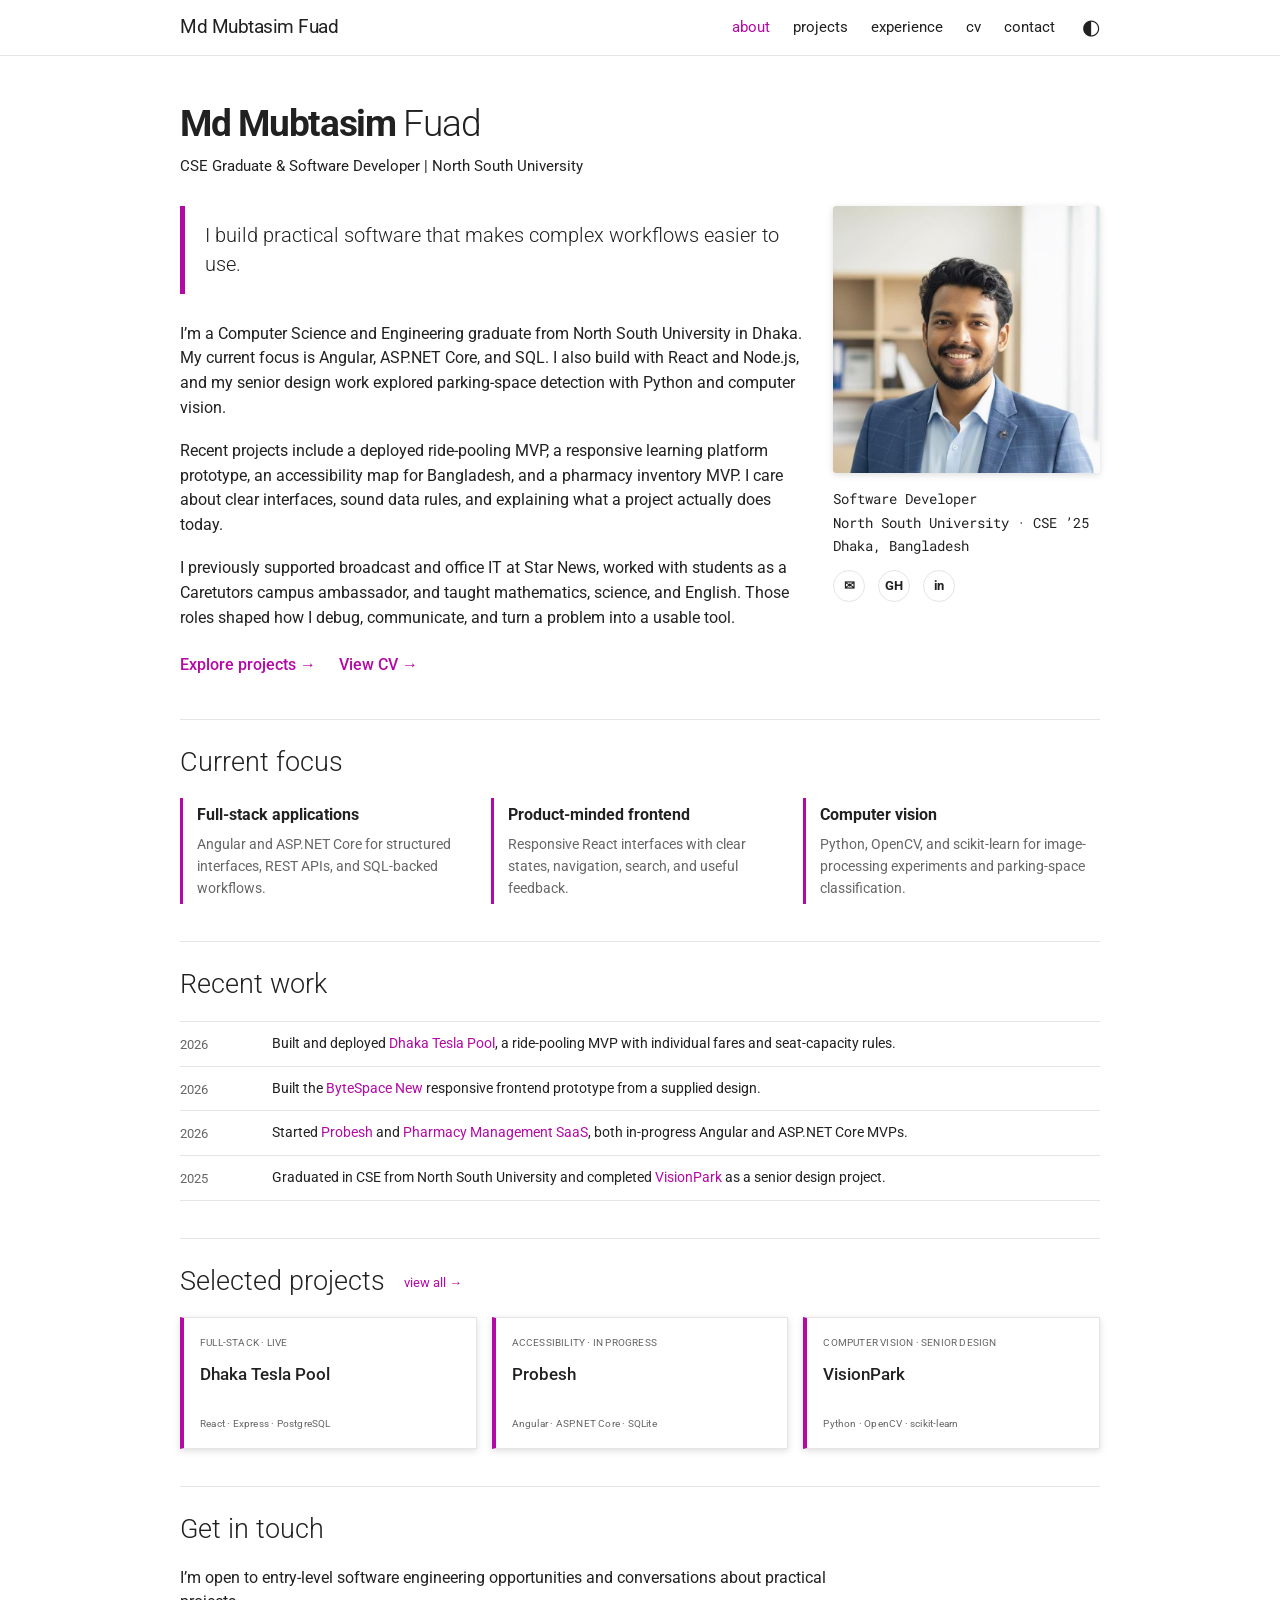
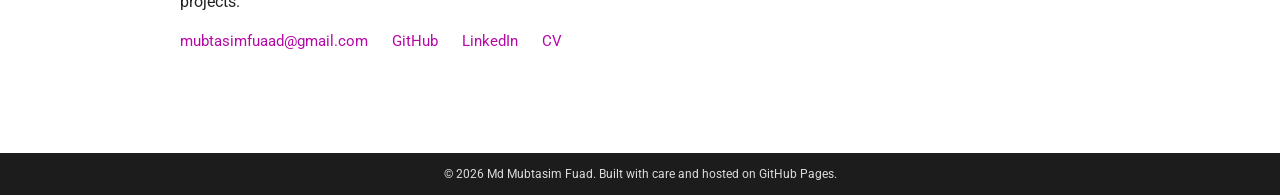
==== index.html @ dd527c22 "Remove strong tag from site name link" ====
<!doctype html>
<html lang="en">
<head>
  <meta charset="utf-8"><meta name="viewport" content="width=device-width, initial-scale=1"><meta name="theme-color" content="#ffffff">
  <meta name="description" content="Md Mubtasim Fuad — CSE graduate and software developer in Dhaka. Full-stack and computer vision projects.">
  <title>Md Mubtasim Fuad | Software Developer</title>
  <link rel="icon" href="assets/favicon/favicon.svg" type="image/svg+xml">
  <link rel="stylesheet" href="assets/css/style.css?v=academic-2"><script src="assets/js/main.js?v=academic-1" defer></script>
</head>
<body>
  <a class="skip-link" href="#content">Skip to content</a>
  <header class="site-header"><div class="nav-inner">
    <a class="site-name" href="index.html">Md Mubtasim Fuad</a>
    <button class="menu-toggle" type="button" aria-controls="main-nav" aria-expanded="false" aria-label="Open navigation">☰</button>
    <nav id="main-nav" class="main-nav" aria-label="Main navigation"><a class="active" aria-current="page" href="index.html">about</a><a href="projects.html">projects</a><a href="experience.html">experience</a><a href="cv.html">cv</a><a href="#contact">contact</a><button class="theme-toggle" type="button" aria-label="Switch color theme" title="Switch color theme">◐</button></nav>
  </div></header>
  <main id="content" class="page">
    <header class="page-title"><h1>Md Mubtasim <span>Fuad</span></h1><p>CSE Graduate &amp; Software Developer | North South University</p></header>
    <section class="intro-grid" aria-label="Introduction">
      <div class="intro-copy">
        <blockquote>I build practical software that makes complex workflows easier to use.</blockquote>
        <p>I’m a Computer Science and Engineering graduate from North South University in Dhaka. My current focus is Angular, ASP.NET Core, and SQL. I also build with React and Node.js, and my senior design work explored parking-space detection with Python and computer vision.</p>
        <p>Recent projects include a deployed ride-pooling MVP, a responsive learning platform prototype, an accessibility map for Bangladesh, and a pharmacy inventory MVP. I care about clear interfaces, sound data rules, and explaining what a project actually does today.</p>
        <p>I previously supported broadcast and office IT at Star News, worked with students as a Caretutors campus ambassador, and taught mathematics, science, and English. Those roles shaped how I debug, communicate, and turn a problem into a usable tool.</p>
        <div class="intro-links"><a href="projects.html">Explore projects →</a><a href="cv.html">View CV →</a></div>
      </div>
      <aside class="profile-card" aria-label="Profile"><img src="assets/WhatsApp%20Image%202025-12-11%20at%204.23.28%20PM.jpeg" alt="Portrait of Md Mubtasim Fuad" width="701" height="960"><div class="profile-meta">Software Developer<br>North South University · CSE ’25<br>Dhaka, Bangladesh</div><div class="profile-social"><a href="mailto:mubtasimfuaad@gmail.com" aria-label="Email">✉</a><a href="https://github.com/mubtasim-fuad" target="_blank" rel="noopener noreferrer" aria-label="GitHub">GH</a><a href="https://www.linkedin.com/in/mubtasimfuaad/" target="_blank" rel="noopener noreferrer" aria-label="LinkedIn">in</a></div></aside>
    </section>
    <section class="home-section" id="background" aria-labelledby="focus-title"><h2 id="focus-title">Current focus</h2><div class="focus-grid"><div><h3>Full-stack applications</h3><p>Angular and ASP.NET Core for structured interfaces, REST APIs, and SQL-backed workflows.</p></div><div><h3>Product-minded frontend</h3><p>Responsive React interfaces with clear states, navigation, search, and useful feedback.</p></div><div><h3>Computer vision</h3><p>Python, OpenCV, and scikit-learn for image-processing experiments and parking-space classification.</p></div></div></section>
    <section class="home-section" aria-labelledby="recent-title"><h2 id="recent-title">Recent work</h2><div class="news-list">
      <div><time datetime="2026">2026</time><p>Built and deployed <a href="https://github.com/mubtasim-fuad/dhaka-tesla-pool" target="_blank" rel="noopener noreferrer">Dhaka Tesla Pool</a>, a ride-pooling MVP with individual fares and seat-capacity rules.</p></div>
      <div><time datetime="2026">2026</time><p>Built the <a href="https://github.com/mubtasim-fuad/bytespace-new" target="_blank" rel="noopener noreferrer">ByteSpace New</a> responsive frontend prototype from a supplied design.</p></div>
      <div><time datetime="2026">2026</time><p>Started <a href="https://github.com/mubtasim-fuad/probesh" target="_blank" rel="noopener noreferrer">Probesh</a> and <a href="https://github.com/mubtasim-fuad/pharmacy-management-saas" target="_blank" rel="noopener noreferrer">Pharmacy Management SaaS</a>, both in-progress Angular and ASP.NET Core MVPs.</p></div>
      <div><time datetime="2025">2025</time><p>Graduated in CSE from North South University and completed <a href="https://github.com/mubtasim-fuad/VisionPark-Real-Time-Empty-Spot-Identification" target="_blank" rel="noopener noreferrer">VisionPark</a> as a senior design project.</p></div>
    </div></section>
    <section class="home-section" aria-labelledby="selected-title"><h2 id="selected-title">Selected projects <a class="section-more" href="projects.html">view all →</a></h2><div class="compact-projects">
      <a href="https://github.com/mubtasim-fuad/dhaka-tesla-pool" target="_blank" rel="noopener noreferrer"><span>FULL-STACK · LIVE</span><strong>Dhaka Tesla Pool</strong><small>React · Express · PostgreSQL</small></a>
      <a href="https://github.com/mubtasim-fuad/probesh" target="_blank" rel="noopener noreferrer"><span>ACCESSIBILITY · IN PROGRESS</span><strong>Probesh</strong><small>Angular · ASP.NET Core · SQLite</small></a>
      <a href="https://github.com/mubtasim-fuad/VisionPark-Real-Time-Empty-Spot-Identification" target="_blank" rel="noopener noreferrer"><span>COMPUTER VISION · SENIOR DESIGN</span><strong>VisionPark</strong><small>Python · OpenCV · scikit-learn</small></a>
    </div></section>
    <section class="home-section contact-section" id="contact" aria-labelledby="contact-title"><h2 id="contact-title">Get in touch</h2><p>I’m open to entry-level software engineering opportunities and conversations about practical projects.</p><div class="contact-row"><a href="mailto:mubtasimfuaad@gmail.com">mubtasimfuaad@gmail.com</a><a href="https://github.com/mubtasim-fuad" target="_blank" rel="noopener noreferrer">GitHub</a><a href="https://www.linkedin.com/in/mubtasimfuaad/" target="_blank" rel="noopener noreferrer">LinkedIn</a><a href="cv.html">CV</a></div></section>
  </main>
  <footer class="site-footer">© 2026 Md Mubtasim Fuad. Built with care and hosted on GitHub Pages.</footer>
</body>
</html>
---- assets/css/style.css ----
@import url('https://fonts.googleapis.com/css2?family=Roboto:wght@300;400;500;700&family=Roboto+Mono:wght@400;500&display=swap');
:root{--background:#fff;--surface:#fff;--text:#212121;--muted:#666;--line:#e5e5e5;--accent:#b509a6;--blue:#4285ef;--footer:#1c1c1c;--shadow:0 2px 7px #0002}
html[data-theme="dark"]{--background:#171a1d;--surface:#202429;--text:#f1f1f1;--muted:#bdc1c5;--line:#3b4147;--accent:#e273cf;--blue:#78a7ff;--footer:#0c0d0e;--shadow:0 2px 10px #0008}
*{box-sizing:border-box}html{scroll-behavior:smooth;scroll-padding-top:75px}body{margin:0;background:var(--background);color:var(--text);font:16px/1.52 Roboto,Arial,sans-serif;min-height:100vh;display:flex;flex-direction:column}a{color:var(--accent);text-decoration:none}a:hover{text-decoration:underline}button{font:inherit}.skip-link{position:absolute;top:-60px;left:12px;background:var(--surface);padding:8px;z-index:100}.skip-link:focus{top:10px}
.site-header{height:56px;border-bottom:1px solid var(--line);position:sticky;top:0;background:var(--background);z-index:20}.nav-inner{max-width:920px;height:100%;margin:auto;display:flex;align-items:center;justify-content:space-between;gap:30px}.site-name{white-space:nowrap;color:var(--text);font-size:19px;letter-spacing:-.025em}.site-name strong{font-weight:700}.site-name:hover{text-decoration:none;color:var(--accent)}.main-nav{display:flex;align-items:center;gap:23px}.main-nav>a{color:var(--text);font-size:15px}.main-nav>a.active,.main-nav>a:hover{color:var(--accent);text-decoration:none}.theme-toggle,.menu-toggle{border:0;background:transparent;color:var(--text);cursor:pointer}.theme-toggle{font-size:21px;padding:0 0 0 4px}.theme-toggle:hover{color:var(--accent)}.menu-toggle{display:none}
.page{width:min(920px,calc(100% - 40px));margin:0 auto;flex:1;padding:46px 0 100px}.page-title{margin-bottom:29px}.page-title h1{font-size:37px;line-height:1.18;letter-spacing:-.035em;margin:0 0 9px;font-weight:700}.page-title h1 span{font-weight:300}.page-title p{margin:0;font-size:15px}.intro-grid{display:grid;grid-template-columns:minmax(0,1fr) 267px;gap:28px;align-items:start}.intro-copy blockquote{border-left:5px solid var(--accent);margin:0 0 28px;padding:15px 0 15px 20px;font-size:20px;line-height:1.43;font-weight:300}.intro-copy p{margin:0 0 18px;line-height:1.55}.intro-links{display:flex;gap:23px;margin:23px 0 4px;font-weight:500}.profile-card img{display:block;width:100%;height:267px;object-fit:cover;object-position:center 27%;filter:none;border-radius:3px;box-shadow:var(--shadow)}.profile-meta{font:14px/1.65 'Roboto Mono',monospace;margin:14px 0 5px}.profile-social{display:flex;gap:13px;margin-top:13px}.profile-social a{border:1px solid var(--line);display:inline-flex;align-items:center;justify-content:center;width:32px;height:32px;border-radius:50%;font-size:13px;font-weight:700;color:var(--text)}.profile-social a:hover{color:var(--accent);border-color:var(--accent);text-decoration:none}
.home-section{border-top:1px solid var(--line);margin-top:37px;padding-top:26px}.home-section h2{font-size:27px;font-weight:300;line-height:1.2;margin:0 0 20px}.focus-grid{display:grid;grid-template-columns:repeat(3,1fr);gap:14px}.focus-grid>div{border-left:3px solid var(--accent);padding:5px 14px;background:var(--surface)}.focus-grid h3{font-size:16px;margin:0 0 7px}.focus-grid p{font-size:14px;color:var(--muted);line-height:1.55;margin:0}.news-list{border-top:1px solid var(--line)}.news-list>div{display:grid;grid-template-columns:82px 1fr;gap:10px;border-bottom:1px solid var(--line);padding:11px 0}.news-list time{font-size:13px;color:var(--muted);padding-top:2px;white-space:nowrap}.news-list p{margin:0;font-size:14px}.section-more{font-size:13px;font-weight:400;vertical-align:middle;margin-left:12px}.compact-projects{display:grid;grid-template-columns:repeat(3,1fr);gap:15px}.compact-projects a{border:1px solid var(--line);border-left:4px solid var(--accent);box-shadow:var(--shadow);padding:17px 16px;color:var(--text);min-height:132px;display:flex;flex-direction:column;transition:transform .2s,box-shadow .2s}.compact-projects a:hover{text-decoration:none;transform:translateY(-2px);box-shadow:0 4px 12px #0003}.compact-projects span,.compact-projects small{font-size:10px;color:var(--muted);letter-spacing:.02em}.compact-projects strong{font-size:17px;font-weight:500;margin:12px 0 8px}.compact-projects small{margin-top:auto}.contact-section>p{max-width:700px}.contact-row{display:flex;flex-wrap:wrap;gap:12px 24px;font-size:15px}.site-footer{margin-top:auto;background:var(--footer);color:#ddd;text-align:center;padding:12px 18px;font-size:12px}
.subpage{padding-top:44px}.subpage-title{margin-bottom:34px}.subpage-title h1{font-size:38px;font-weight:300;letter-spacing:-.04em;margin:0 0 4px}.subpage-title p{margin:0;color:var(--muted);font-size:14px}.project-section{margin-bottom:48px}.project-section h2,.experience-section h2{font-size:29px;font-weight:300;margin:0 0 17px;padding-bottom:8px;border-bottom:1px solid var(--line)}.project-grid{display:grid;grid-template-columns:repeat(2,minmax(0,1fr));gap:20px 28px}.project-card{border:1px solid var(--line);border-left:4px solid var(--accent);box-shadow:var(--shadow);background:var(--surface);padding:21px 22px 19px;display:flex;flex-direction:column;min-height:267px}.card-label{color:var(--muted);font-size:11px;letter-spacing:.045em;text-transform:uppercase}.project-card h3{font-size:21px;font-weight:400;color:var(--accent);margin:6px 0}.project-card h3 span{font-size:.8em}.project-meta{color:var(--muted);font-size:12px;margin:0 0 14px}.project-card>p:not(.project-meta){color:var(--muted);font-size:14px;line-height:1.55;margin:0 0 17px}.project-buttons{display:flex;flex-wrap:wrap;gap:10px;margin-top:auto}.project-buttons a{font-size:11px;border:1px solid var(--blue);color:var(--blue);min-width:84px;padding:6px 11px;text-align:center;box-shadow:var(--shadow)}.project-buttons a:nth-child(2){border-color:var(--accent);color:var(--accent)}.project-buttons a:hover{background:var(--blue);color:#fff;text-decoration:none}.project-buttons a:nth-child(2):hover{background:var(--accent)}.section-note{color:var(--muted);font-size:14px}.coursework-list{border-top:1px solid var(--line)}.coursework-list>div{display:grid;grid-template-columns:230px 1fr;gap:20px;border-bottom:1px solid var(--line);padding:13px 0;font-size:14px}.coursework-list span{color:var(--muted)}.repo-archive{font-size:14px;border-top:1px solid var(--line);padding-top:18px}
.experience-section{margin-bottom:44px}.experience-entry{display:grid;grid-template-columns:160px 1fr;gap:25px;padding:19px 0;border-bottom:1px solid var(--line)}.entry-date{color:var(--muted);font-size:13px;padding-top:3px}.experience-entry h3{font-size:18px;font-weight:500;margin:0 0 2px}.entry-org{color:var(--accent);margin:0 0 8px;font-size:14px}.experience-entry p:not(.entry-org){font-size:14px;color:var(--muted);margin:0;line-height:1.6}
.cv-actions{display:flex;gap:25px;flex-wrap:wrap;margin:30px 0}.cv-button{border-radius:7px;padding:12px 20px;min-width:155px;text-align:center;font-weight:700;font-size:12px;box-shadow:var(--shadow)}.cv-button:hover{text-decoration:none;filter:brightness(.92)}.cv-button.blue{background:#4285ef;color:white}.cv-button.magenta{background:#cc4bbd;color:#212121;border:2px solid var(--accent)}.cv-preview{height:1050px;border:1px solid var(--line);border-radius:5px;overflow:hidden;background:#333;box-shadow:var(--shadow)}.cv-preview object{width:100%;height:100%;display:block}.cv-help{font-size:13px;color:var(--muted)}
@media(max-width:960px){.nav-inner{padding:0 20px}}@media(max-width:690px){.site-header{height:56px}.nav-inner{gap:12px}.site-name{font-size:17px}.menu-toggle{display:block;font-size:23px}.main-nav{position:absolute;top:56px;left:0;right:0;display:none;flex-direction:column;align-items:stretch;gap:0;background:var(--background);border-bottom:1px solid var(--line);padding:8px 20px 16px;box-shadow:var(--shadow)}.main-nav.open{display:flex}.main-nav>a{padding:10px 0;border-bottom:1px solid var(--line)}.theme-toggle{align-self:flex-start;padding:8px 0}.page{width:min(100% - 32px,920px);padding-top:35px}.page-title h1{font-size:33px}.intro-grid{grid-template-columns:1fr}.profile-card{display:grid;grid-template-columns:120px 1fr;gap:0 15px;align-items:start}.profile-card img{grid-row:1/3;height:138px}.profile-meta{margin:0}.profile-social{margin:5px 0}.focus-grid,.compact-projects,.project-grid{grid-template-columns:1fr}.compact-projects a{min-height:100px}.project-card{min-height:230px}.coursework-list>div,.experience-entry{grid-template-columns:1fr;gap:5px}.cv-preview{height:660px}}
@media(prefers-reduced-motion:reduce){html{scroll-behavior:auto}*{transition:none!important}}
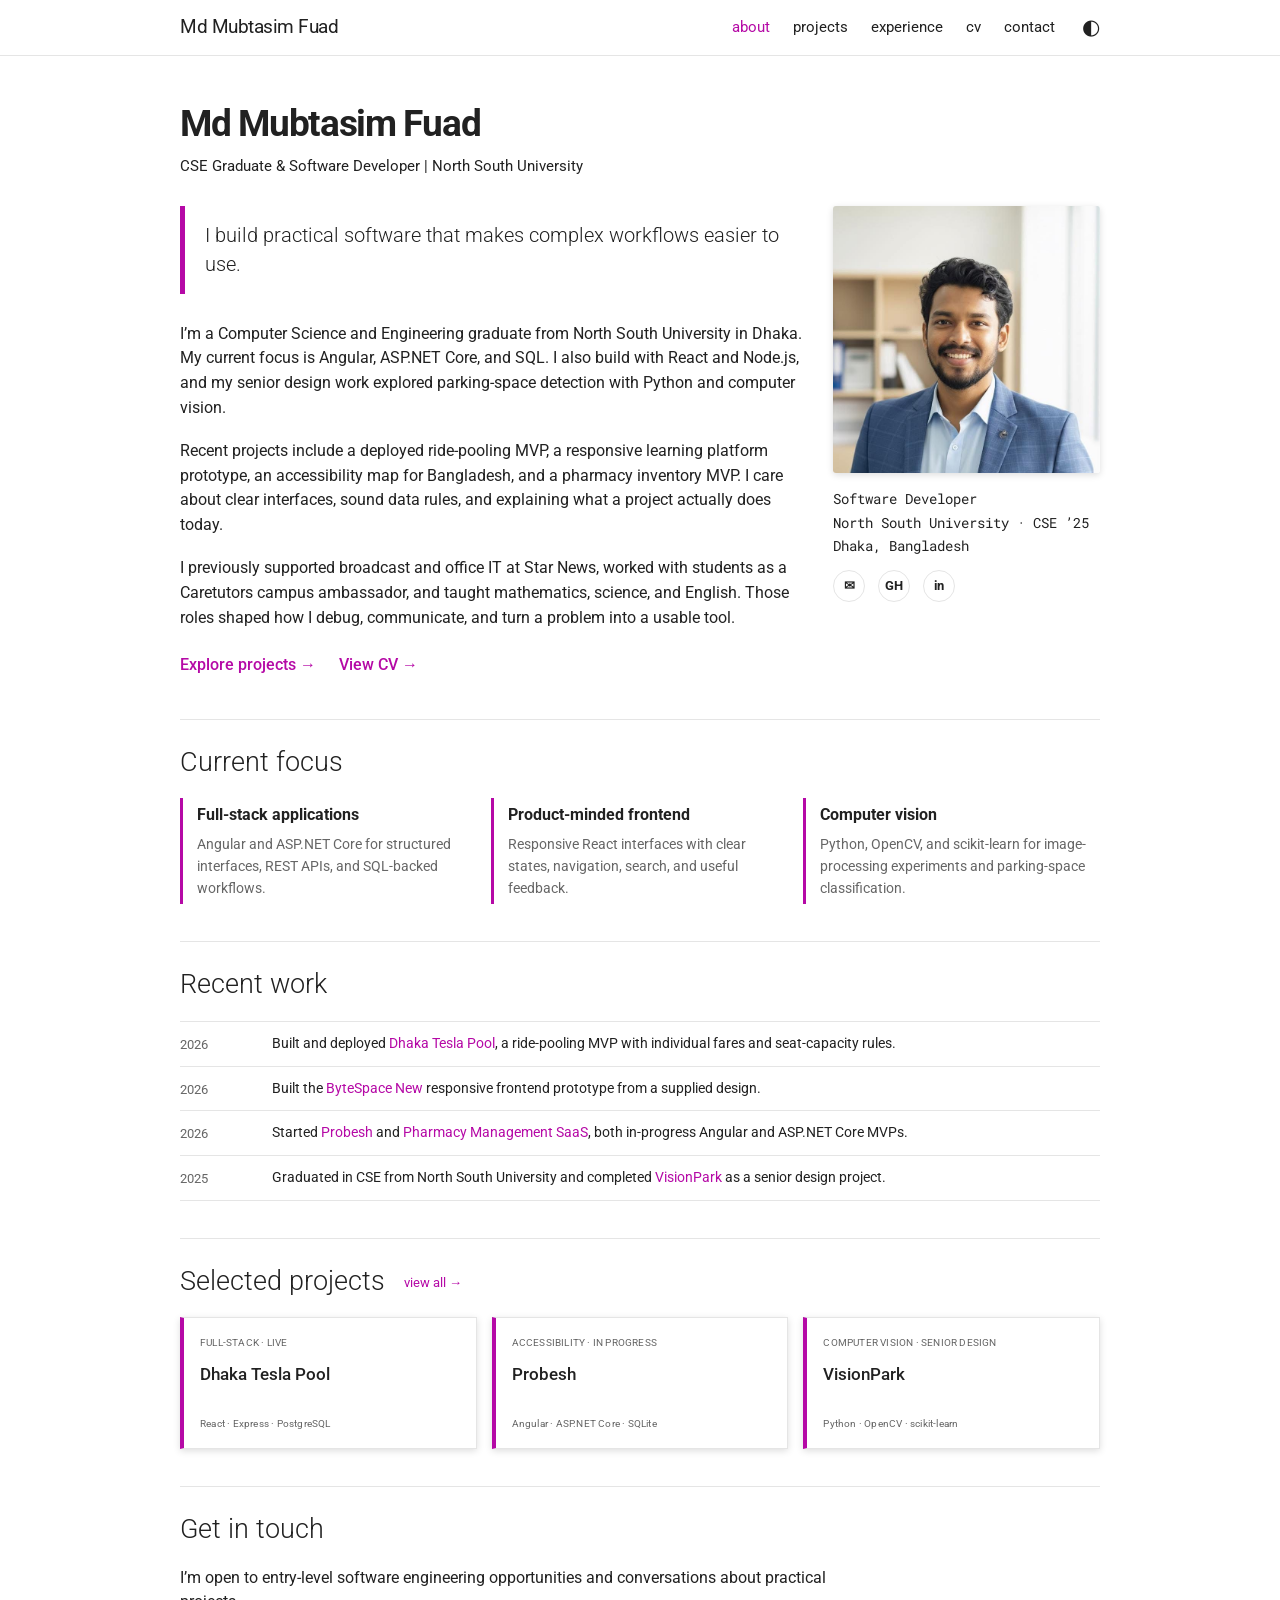
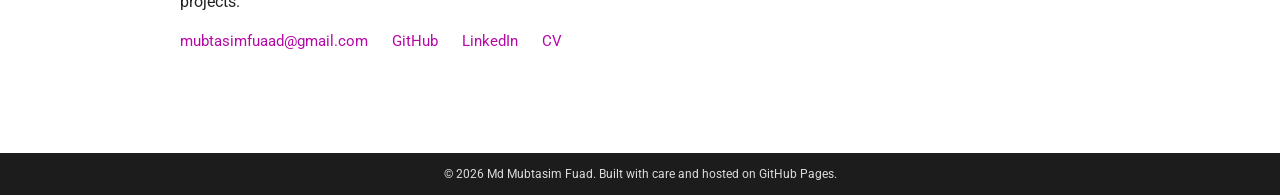
==== commit a00126fb: "Remove span from page title in index.html" ====
--- a/index.html
+++ b/index.html
@@ -15,7 +15,7 @@
     <nav id="main-nav" class="main-nav" aria-label="Main navigation"><a class="active" aria-current="page" href="index.html">about</a><a href="projects.html">projects</a><a href="experience.html">experience</a><a href="cv.html">cv</a><a href="#contact">contact</a><button class="theme-toggle" type="button" aria-label="Switch color theme" title="Switch color theme">◐</button></nav>
   </div></header>
   <main id="content" class="page">
-    <header class="page-title"><h1>Md Mubtasim <span>Fuad</span></h1><p>CSE Graduate &amp; Software Developer | North South University</p></header>
+    <header class="page-title"><h1>Md Mubtasim Fuad</h1><p>CSE Graduate &amp; Software Developer | North South University</p></header>
     <section class="intro-grid" aria-label="Introduction">
       <div class="intro-copy">
         <blockquote>I build practical software that makes complex workflows easier to use.</blockquote>
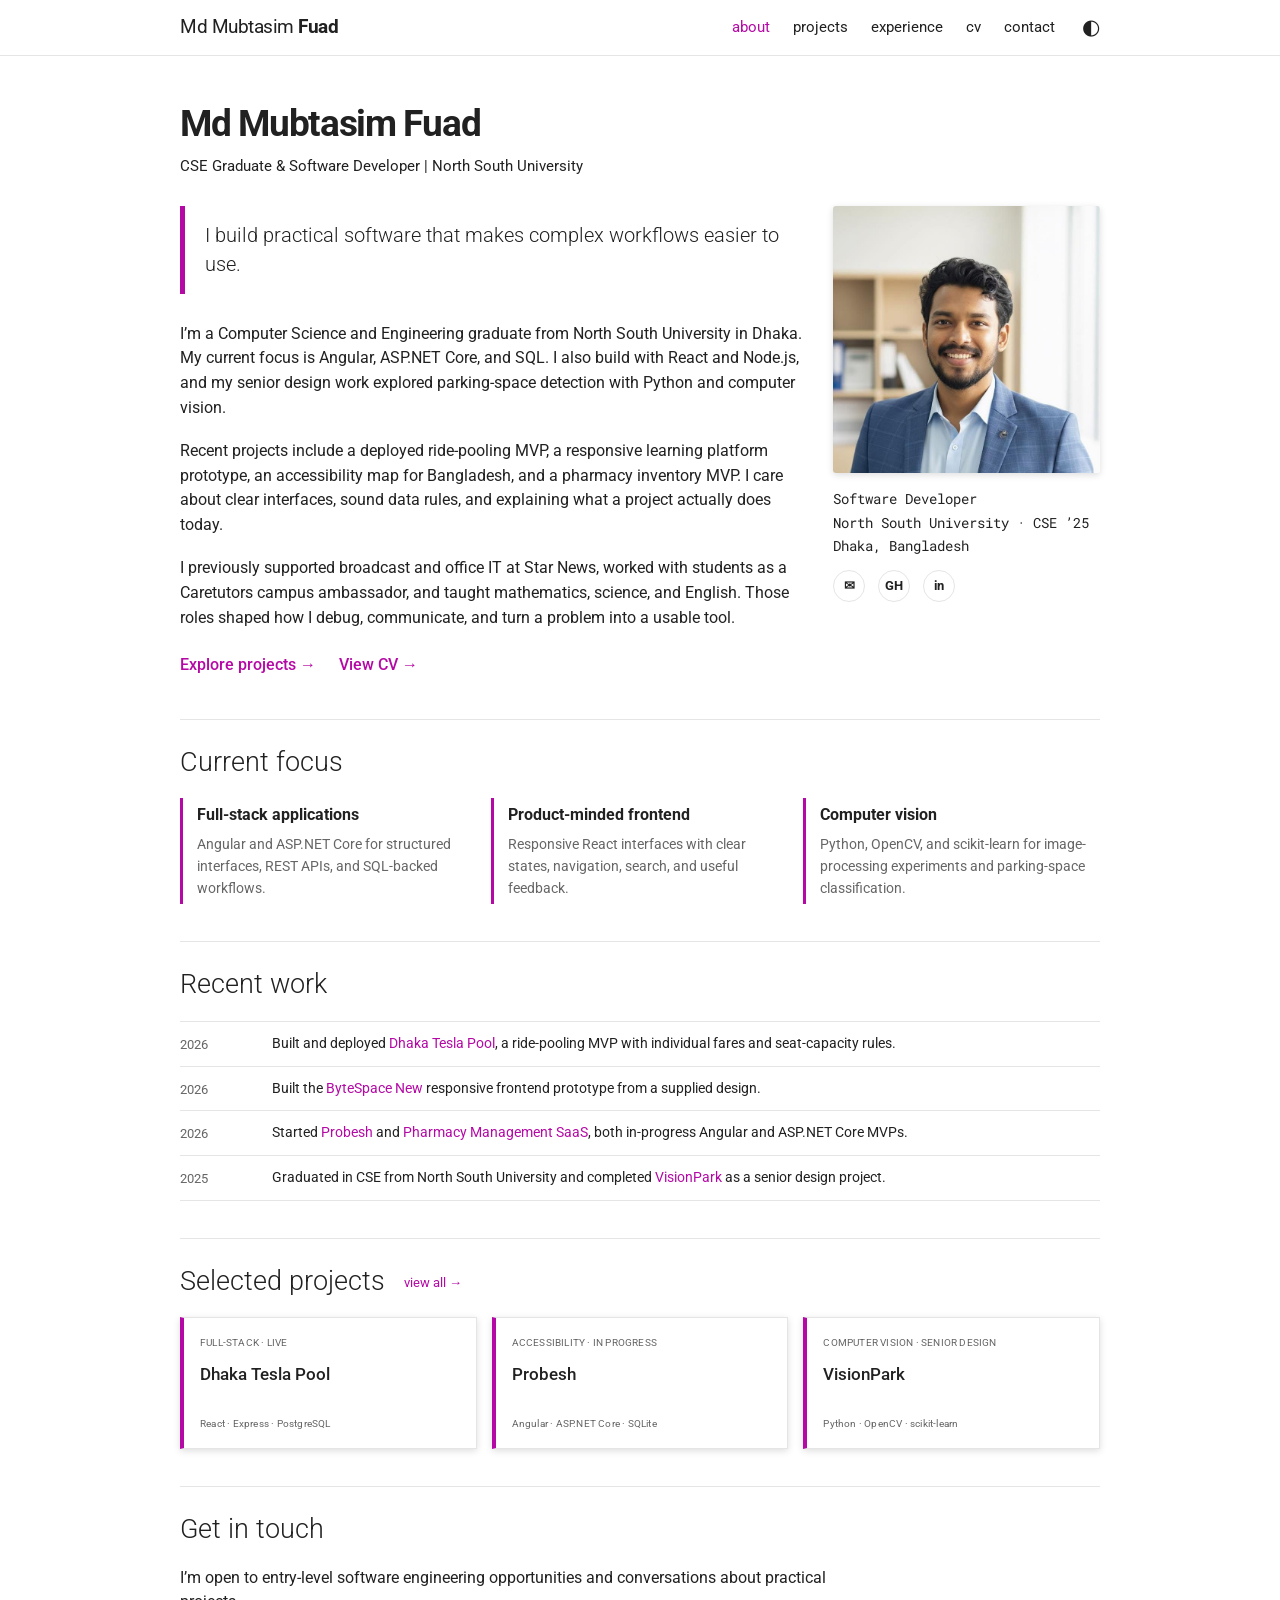
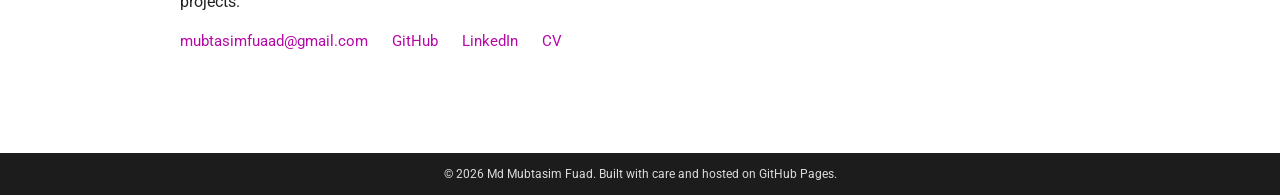
==== commit 452f9be9: "Enhance site name with strong tag for emphasis" ====
--- a/index.html
+++ b/index.html
@@ -10,7 +10,7 @@
 <body>
   <a class="skip-link" href="#content">Skip to content</a>
   <header class="site-header"><div class="nav-inner">
-    <a class="site-name" href="index.html">Md Mubtasim Fuad</a>
+    <a class="site-name" href="index.html">Md Mubtasim <strong>Fuad</strong></a>
     <button class="menu-toggle" type="button" aria-controls="main-nav" aria-expanded="false" aria-label="Open navigation">☰</button>
     <nav id="main-nav" class="main-nav" aria-label="Main navigation"><a class="active" aria-current="page" href="index.html">about</a><a href="projects.html">projects</a><a href="experience.html">experience</a><a href="cv.html">cv</a><a href="#contact">contact</a><button class="theme-toggle" type="button" aria-label="Switch color theme" title="Switch color theme">◐</button></nav>
   </div></header>
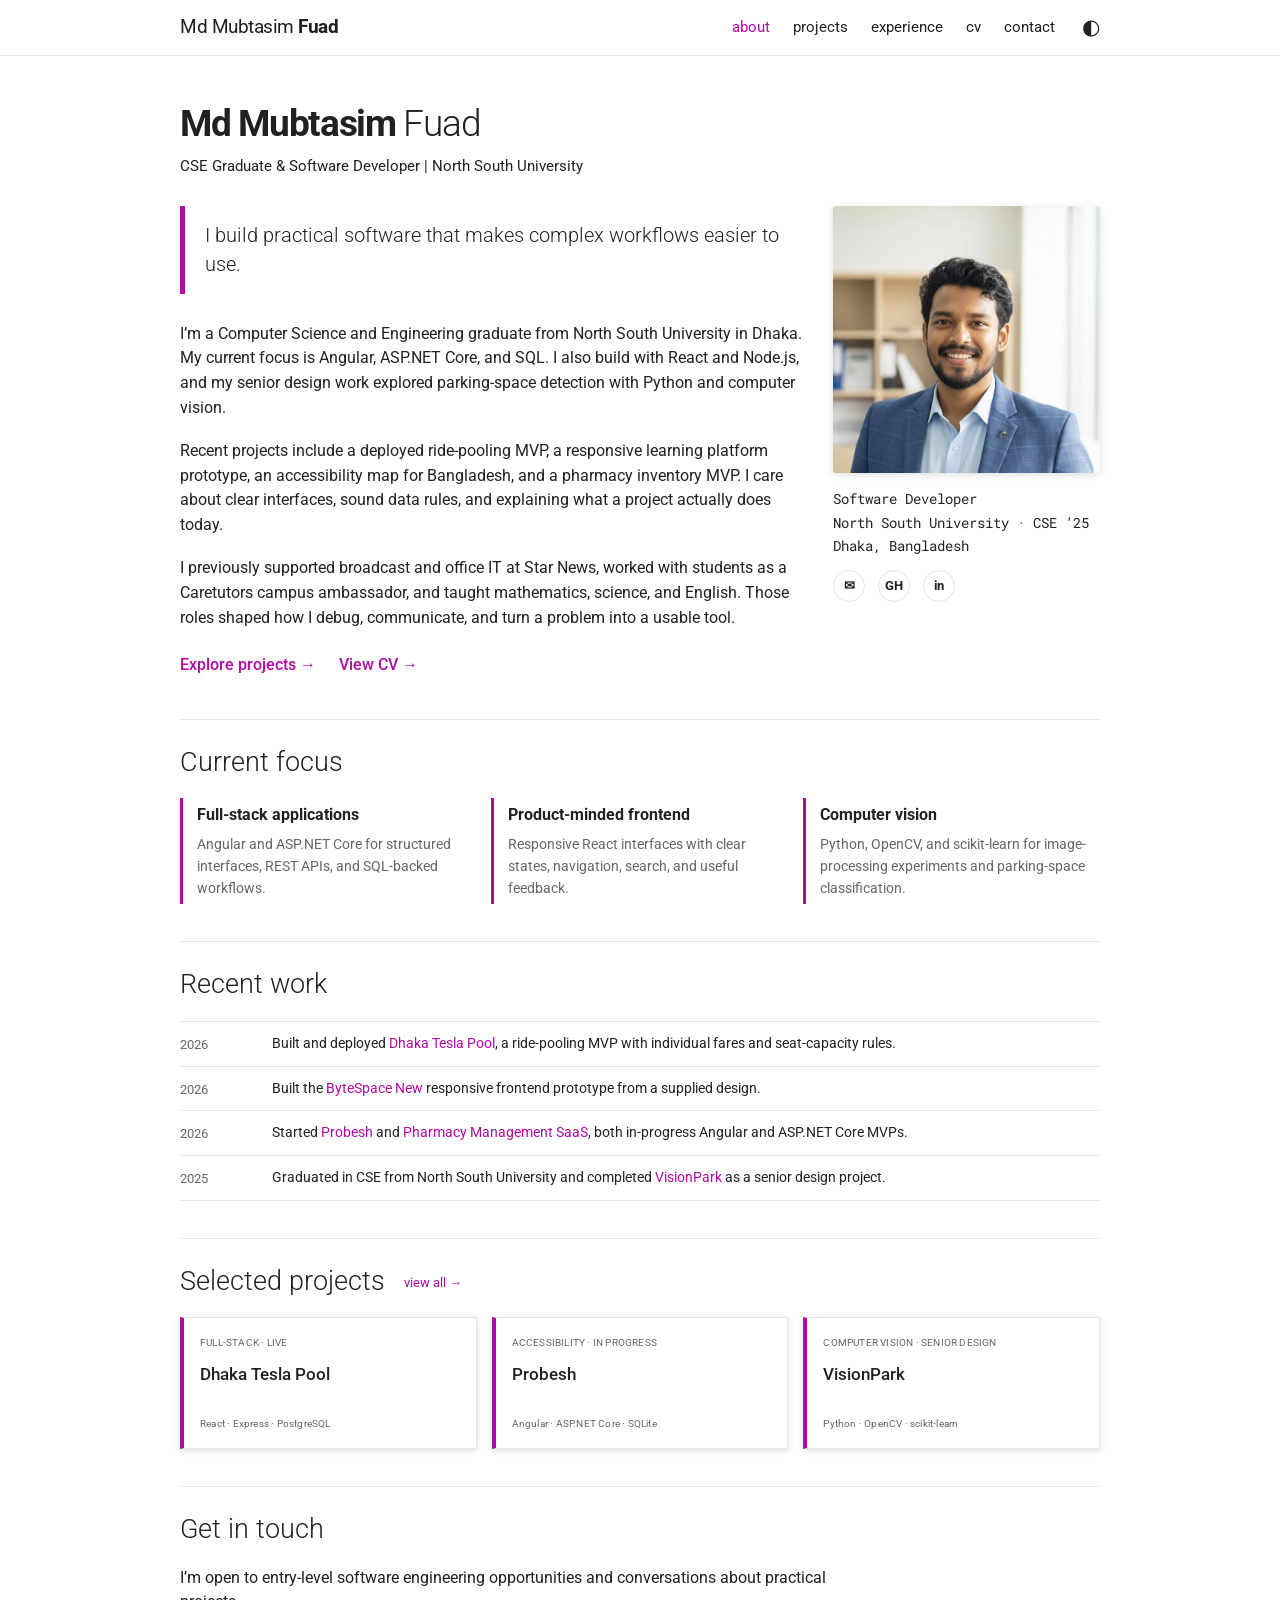
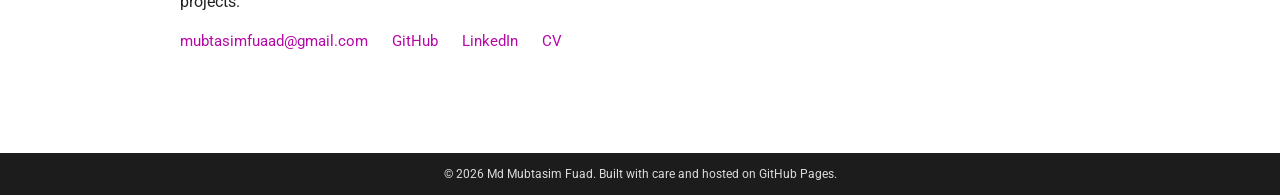
==== commit f9287197: "Update header to include a span for last name" ====
--- a/index.html
+++ b/index.html
@@ -15,7 +15,7 @@
     <nav id="main-nav" class="main-nav" aria-label="Main navigation"><a class="active" aria-current="page" href="index.html">about</a><a href="projects.html">projects</a><a href="experience.html">experience</a><a href="cv.html">cv</a><a href="#contact">contact</a><button class="theme-toggle" type="button" aria-label="Switch color theme" title="Switch color theme">◐</button></nav>
   </div></header>
   <main id="content" class="page">
-    <header class="page-title"><h1>Md Mubtasim Fuad</h1><p>CSE Graduate &amp; Software Developer | North South University</p></header>
+    <header class="page-title"><h1>Md Mubtasim <span>Fuad</span></h1><p>CSE Graduate &amp; Software Developer | North South University</p></header>
     <section class="intro-grid" aria-label="Introduction">
       <div class="intro-copy">
         <blockquote>I build practical software that makes complex workflows easier to use.</blockquote>
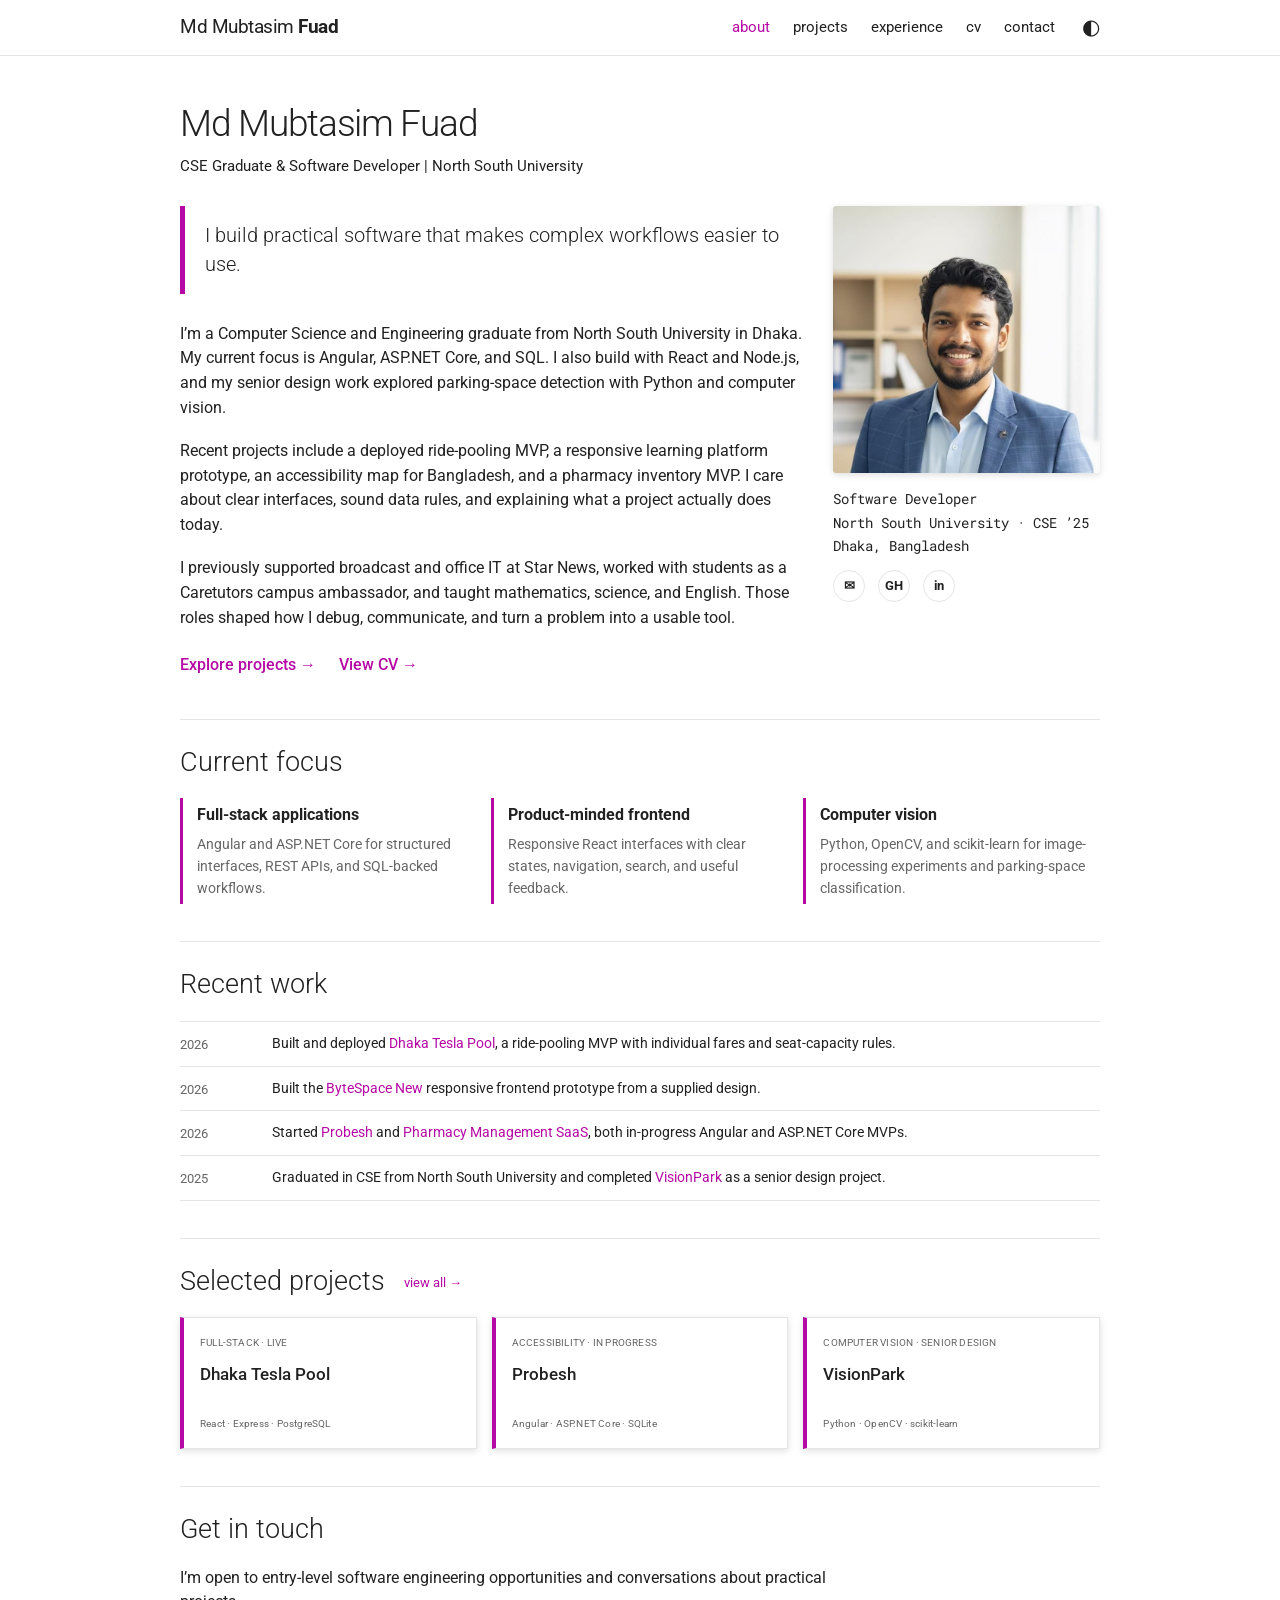
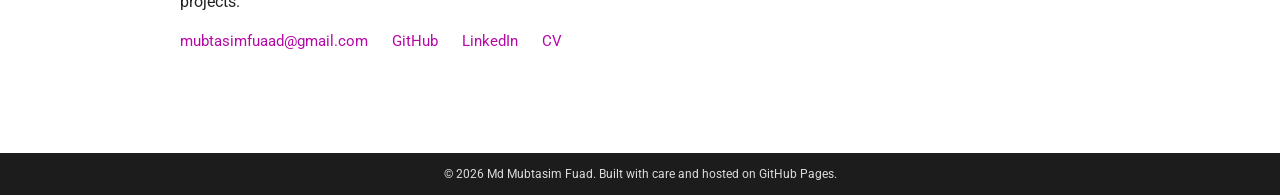
==== commit 5f66800a: "Fix header structure for name display" ====
--- a/index.html
+++ b/index.html
@@ -15,7 +15,7 @@
     <nav id="main-nav" class="main-nav" aria-label="Main navigation"><a class="active" aria-current="page" href="index.html">about</a><a href="projects.html">projects</a><a href="experience.html">experience</a><a href="cv.html">cv</a><a href="#contact">contact</a><button class="theme-toggle" type="button" aria-label="Switch color theme" title="Switch color theme">◐</button></nav>
   </div></header>
   <main id="content" class="page">
-    <header class="page-title"><h1>Md Mubtasim <span>Fuad</span></h1><p>CSE Graduate &amp; Software Developer | North South University</p></header>
+    <header class="page-title"><h1><span>Md Mubtasim</span> <span>Fuad</span></h1><p>CSE Graduate &amp; Software Developer | North South University</p></header>
     <section class="intro-grid" aria-label="Introduction">
       <div class="intro-copy">
         <blockquote>I build practical software that makes complex workflows easier to use.</blockquote>
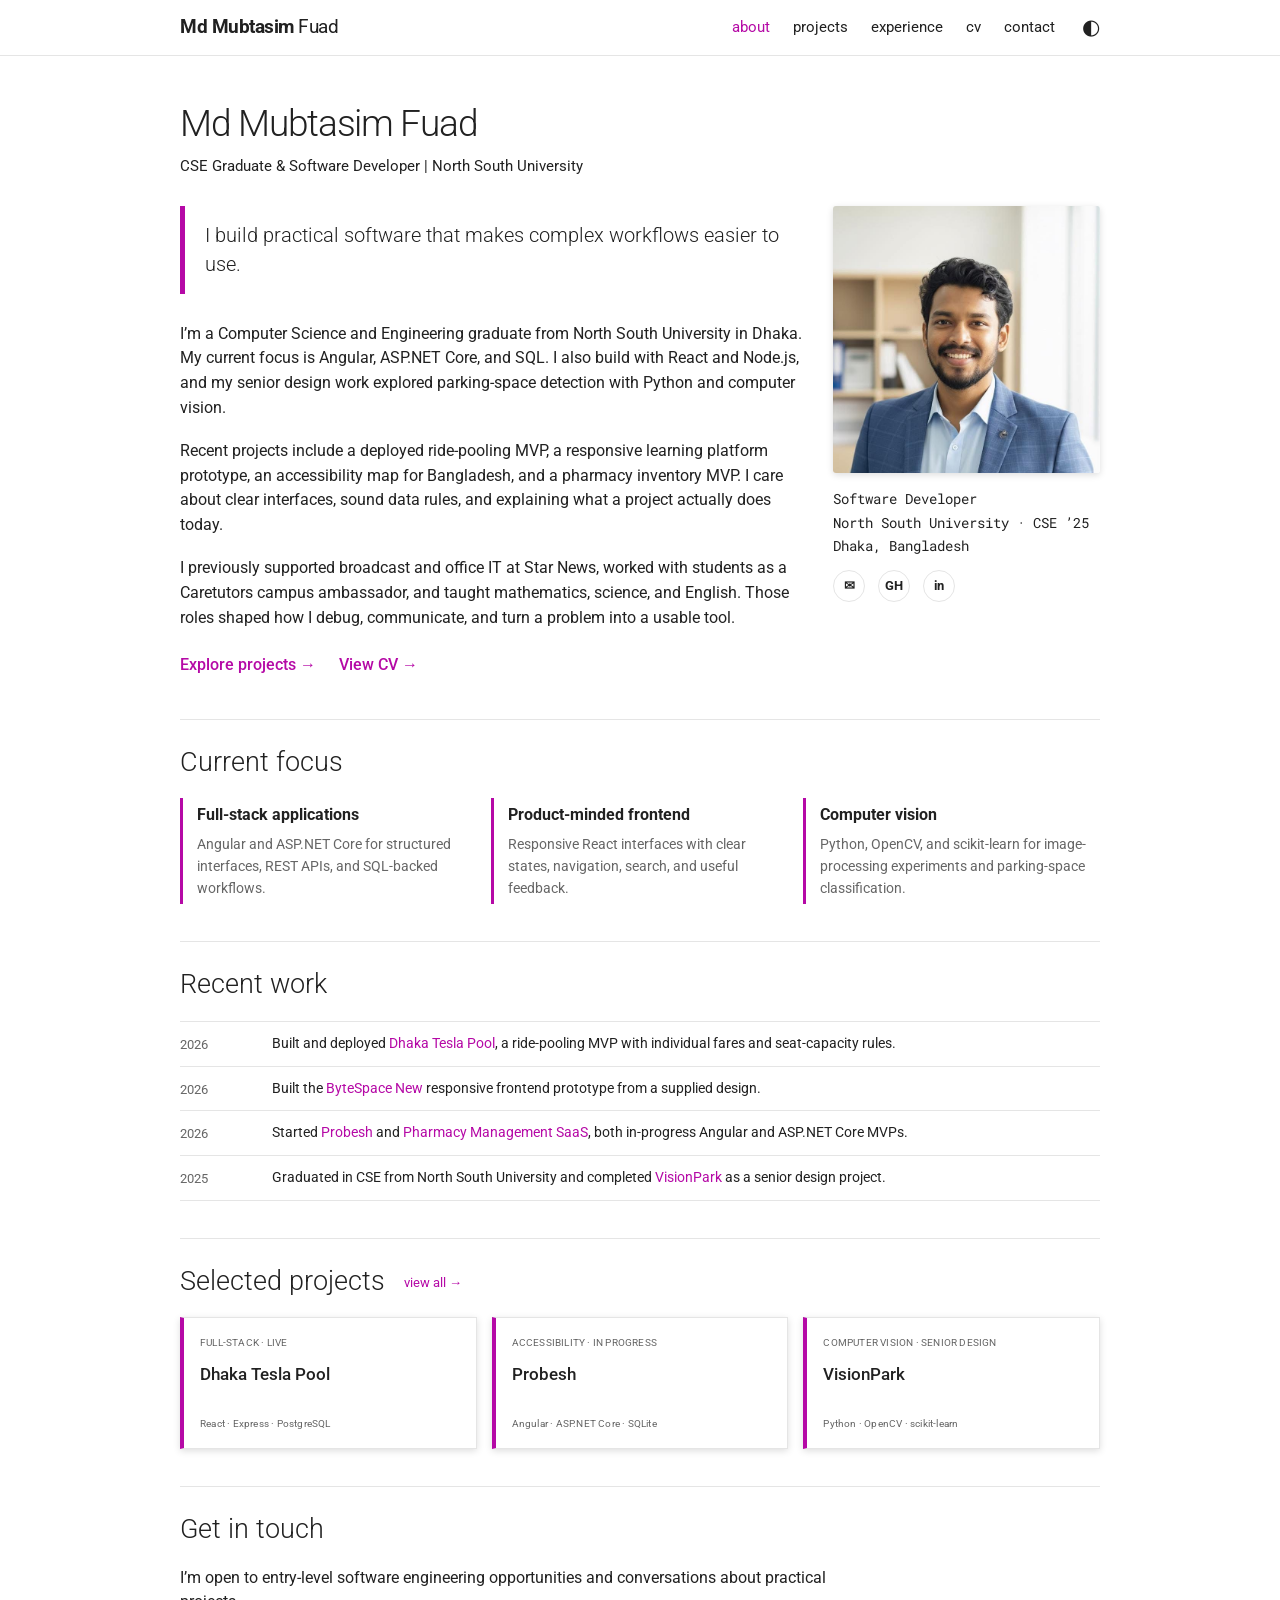
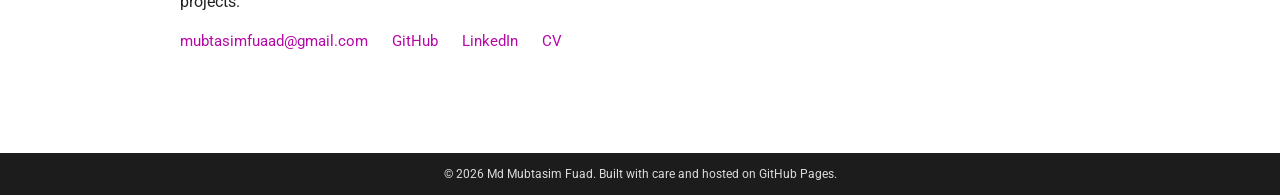
==== commit b488b4b7: "Reorder strong tag in site name link" ====
--- a/index.html
+++ b/index.html
@@ -10,12 +10,12 @@
 <body>
   <a class="skip-link" href="#content">Skip to content</a>
   <header class="site-header"><div class="nav-inner">
-    <a class="site-name" href="index.html">Md Mubtasim <strong>Fuad</strong></a>
+    <a class="site-name" href="index.html"><strong>Md Mubtasim</strong> Fuad</a>
     <button class="menu-toggle" type="button" aria-controls="main-nav" aria-expanded="false" aria-label="Open navigation">☰</button>
     <nav id="main-nav" class="main-nav" aria-label="Main navigation"><a class="active" aria-current="page" href="index.html">about</a><a href="projects.html">projects</a><a href="experience.html">experience</a><a href="cv.html">cv</a><a href="#contact">contact</a><button class="theme-toggle" type="button" aria-label="Switch color theme" title="Switch color theme">◐</button></nav>
   </div></header>
   <main id="content" class="page">
-    <header class="page-title"><h1><span>Md Mubtasim</span> <span>Fuad</span></h1><p>CSE Graduate &amp; Software Developer | North South University</p></header>
+    <header class="page-title"><h1><span>Md Mubtasim Fuad</span></h1><p>CSE Graduate &amp; Software Developer | North South University</p></header>
     <section class="intro-grid" aria-label="Introduction">
       <div class="intro-copy">
         <blockquote>I build practical software that makes complex workflows easier to use.</blockquote>
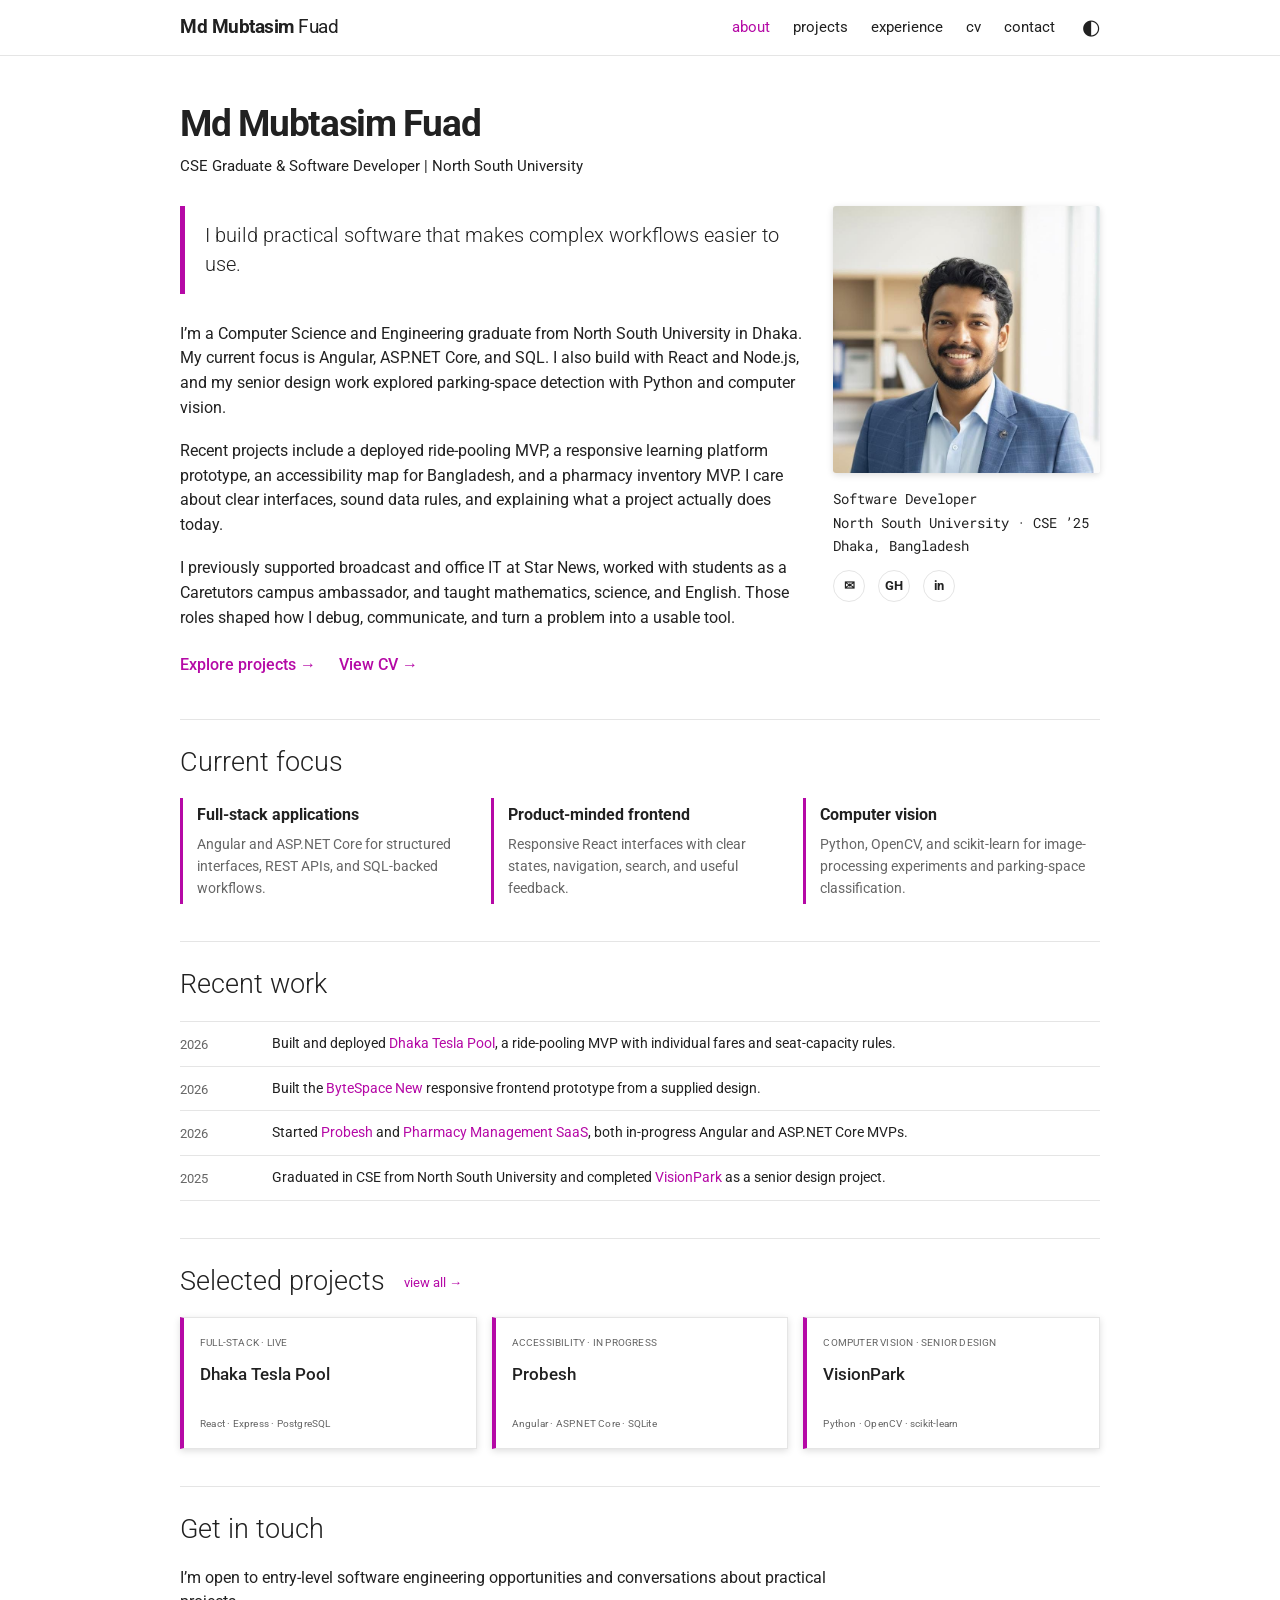
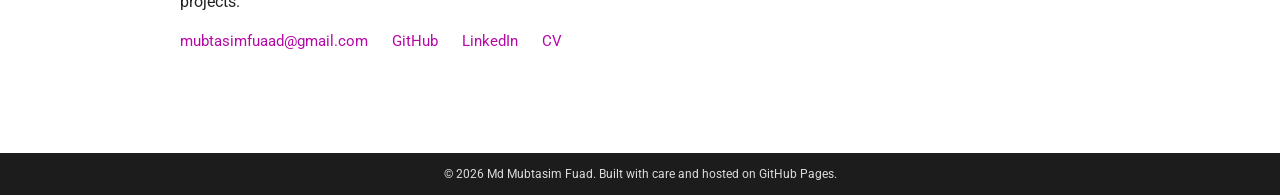
==== commit f9d4fd02: "Fix header structure in index.html" ====
--- a/index.html
+++ b/index.html
@@ -15,7 +15,7 @@
     <nav id="main-nav" class="main-nav" aria-label="Main navigation"><a class="active" aria-current="page" href="index.html">about</a><a href="projects.html">projects</a><a href="experience.html">experience</a><a href="cv.html">cv</a><a href="#contact">contact</a><button class="theme-toggle" type="button" aria-label="Switch color theme" title="Switch color theme">◐</button></nav>
   </div></header>
   <main id="content" class="page">
-    <header class="page-title"><h1><span>Md Mubtasim Fuad</span></h1><p>CSE Graduate &amp; Software Developer | North South University</p></header>
+    <header class="page-title"><h1>Md Mubtasim Fuad</h1><p>CSE Graduate &amp; Software Developer | North South University</p></header>
     <section class="intro-grid" aria-label="Introduction">
       <div class="intro-copy">
         <blockquote>I build practical software that makes complex workflows easier to use.</blockquote>
